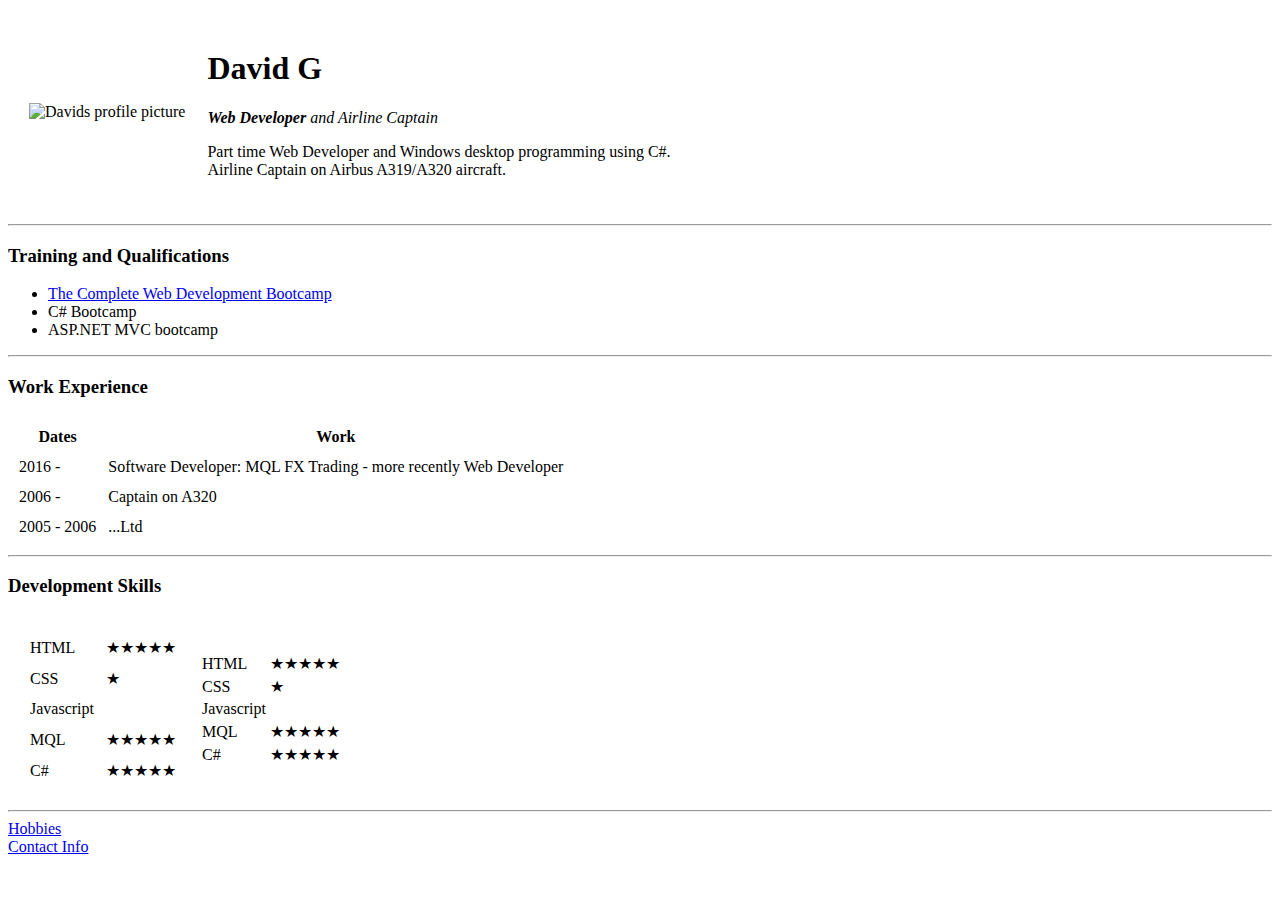
==== index.html @ 1da95313 "Add initial cv website files" ====
<!DOCTYPE html>
<html lang="en" dir="ltr">

<head>
  <meta charset="utf-8">
  <title>David's Personal Website</title>
</head>

<body>

  <table cellspacing="20">
    <tr>
      <td><img src="" alt="Davids profile picture"></td>
      <td>  <h1>David G</h1>
        <p><em><strong>Web Developer</strong> and Airline Captain</em></p>
        <p>Part time Web Developer and Windows desktop programming using C#. <br>
          Airline Captain on Airbus A319/A320 aircraft.</p>
      </td>
    </tr>
  </table>

  
  <hr size="2">
  <h3>Training and Qualifications</h3>
  <ul>
    <li><a href="https://www.udemy.com/course/the-complete-web-development-bootcamp/">The Complete Web Development Bootcamp</a></li>
    <li>C# Bootcamp</li>
    <li>ASP.NET MVC bootcamp</li>
  </ul>

  <hr size="2">
  <h3>Work Experience</h3>
  <table border="0" cellspacing="10">
    <thead>
      <tr>
        <th>Dates</th>
        <th>Work</th>
      </tr>
    </thead>
    <tr>
      <td>2016 -</td>
      <td>Software Developer: MQL FX Trading - more recently Web Developer</td>
    </tr>
    <tr>
      <td>2006 - </td>
      <td>Captain on A320</td>
    </tr>
    <tr>
      <td>2005 - 2006</td>
      <td>...Ltd</td>
    </tr>
  </table>

  <hr size="2">
  <h3>Development Skills</h3>
  <table cellspacing="10">
    <tr>      <!-- 1 Row only-->

      <td>    <!-- 1st Column-->
        <table border="0" cellspacing="10">
          <tr>
            <td>HTML</td>
            <td>★★★★★</td>
      
          </tr>
          <tr>
            <td>CSS</td>
            <td>★</td>
          </tr>
          <tr>
            <td>Javascript</td>
            <td></td>
          </tr>
          <tr>
            <td>MQL</td>
            <td>★★★★★</td>
          </tr>
          <tr>
            <td>C#</td>
            <td>★★★★★</td>
          </tr>
        </table>
      </td>

      <td>    <!--2nd Column-->
        <table border="0">
          <tr>
            <td>HTML</td>
            <td>★★★★★</td>
      
          </tr>
          <tr>
            <td>CSS</td>
            <td>★</td>
          </tr>
          <tr>
            <td>Javascript</td>
            <td></td>
          </tr>
          <tr>
            <td>MQL</td>
            <td>★★★★★</td>
          </tr>
          <tr>
            <td>C#</td>
            <td>★★★★★</td>
          </tr>
        </table>        
      </td>
    </tr>

  </table>



  <hr>
  <a href="hobbies.html">Hobbies</a><br>
  <a href="contact.html">Contact Info</a>
</body>

</html>
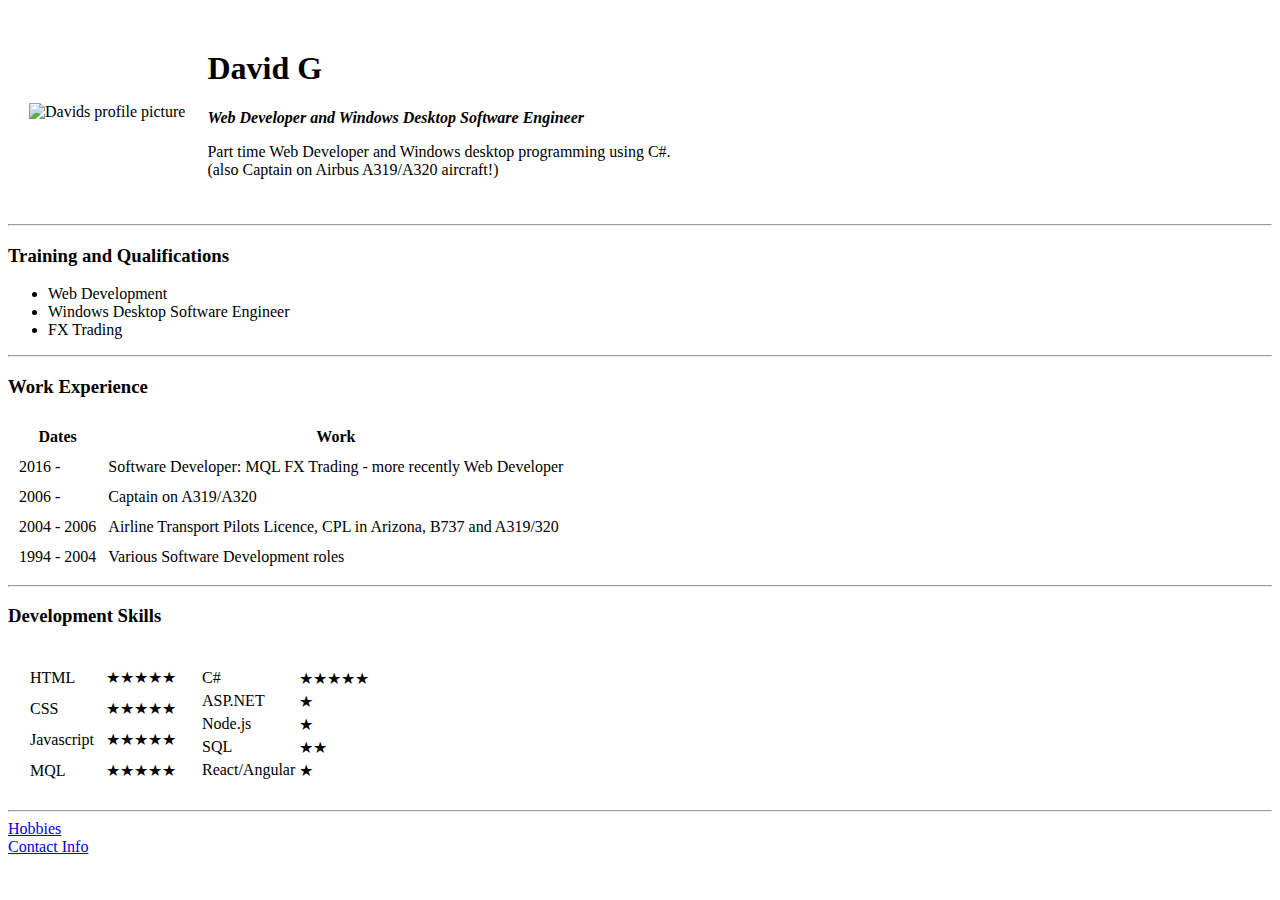
==== commit 5b087bd2: "Add files via upload" ====
--- a/index.html
+++ b/index.html
@@ -12,9 +12,9 @@
     <tr>
       <td><img src="" alt="Davids profile picture"></td>
       <td>  <h1>David G</h1>
-        <p><em><strong>Web Developer</strong> and Airline Captain</em></p>
+        <p><em><strong>Web Developer and Windows Desktop Software Engineer</strong></em></p>
         <p>Part time Web Developer and Windows desktop programming using C#. <br>
-          Airline Captain on Airbus A319/A320 aircraft.</p>
+          (also Captain on Airbus A319/A320 aircraft!)</p>
       </td>
     </tr>
   </table>
@@ -23,9 +23,9 @@
   <hr size="2">
   <h3>Training and Qualifications</h3>
   <ul>
-    <li><a href="https://www.udemy.com/course/the-complete-web-development-bootcamp/">The Complete Web Development Bootcamp</a></li>
-    <li>C# Bootcamp</li>
-    <li>ASP.NET MVC bootcamp</li>
+    <li>Web Development</a></li>
+    <li>Windows Desktop Software Engineer</li>
+    <li>FX Trading</li>
   </ul>
 
   <hr size="2">
@@ -43,11 +43,15 @@
     </tr>
     <tr>
       <td>2006 - </td>
-      <td>Captain on A320</td>
+      <td>Captain on A319/A320</td>
     </tr>
     <tr>
-      <td>2005 - 2006</td>
-      <td>...Ltd</td>
+      <td>2004 - 2006</td>
+      <td>Airline Transport Pilots Licence, CPL in Arizona, B737 and A319/320</td>
+    </tr>
+    <tr>
+      <td>1994 - 2004</td>
+      <td>Various Software Development roles</td>
     </tr>
   </table>
 
@@ -65,18 +69,14 @@
           </tr>
           <tr>
             <td>CSS</td>
-            <td>★</td>
+            <td>★★★★★</td>
           </tr>
           <tr>
             <td>Javascript</td>
-            <td></td>
+            <td>★★★★★</td>
           </tr>
           <tr>
             <td>MQL</td>
-            <td>★★★★★</td>
-          </tr>
-          <tr>
-            <td>C#</td>
             <td>★★★★★</td>
           </tr>
         </table>
@@ -85,25 +85,25 @@
       <td>    <!--2nd Column-->
         <table border="0">
           <tr>
-            <td>HTML</td>
+            <td>C#</td>
             <td>★★★★★</td>
+          </tr>
+          <tr>
+            <td>ASP.NET</td>
+            <td>★</td>
       
           </tr>
           <tr>
-            <td>CSS</td>
+            <td>Node.js</td>
             <td>★</td>
           </tr>
           <tr>
-            <td>Javascript</td>
-            <td></td>
+            <td>SQL</td>
+            <td>★★</td>
           </tr>
           <tr>
-            <td>MQL</td>
-            <td>★★★★★</td>
-          </tr>
-          <tr>
-            <td>C#</td>
-            <td>★★★★★</td>
+            <td>React/Angular</td>
+            <td>★</td>
           </tr>
         </table>        
       </td>
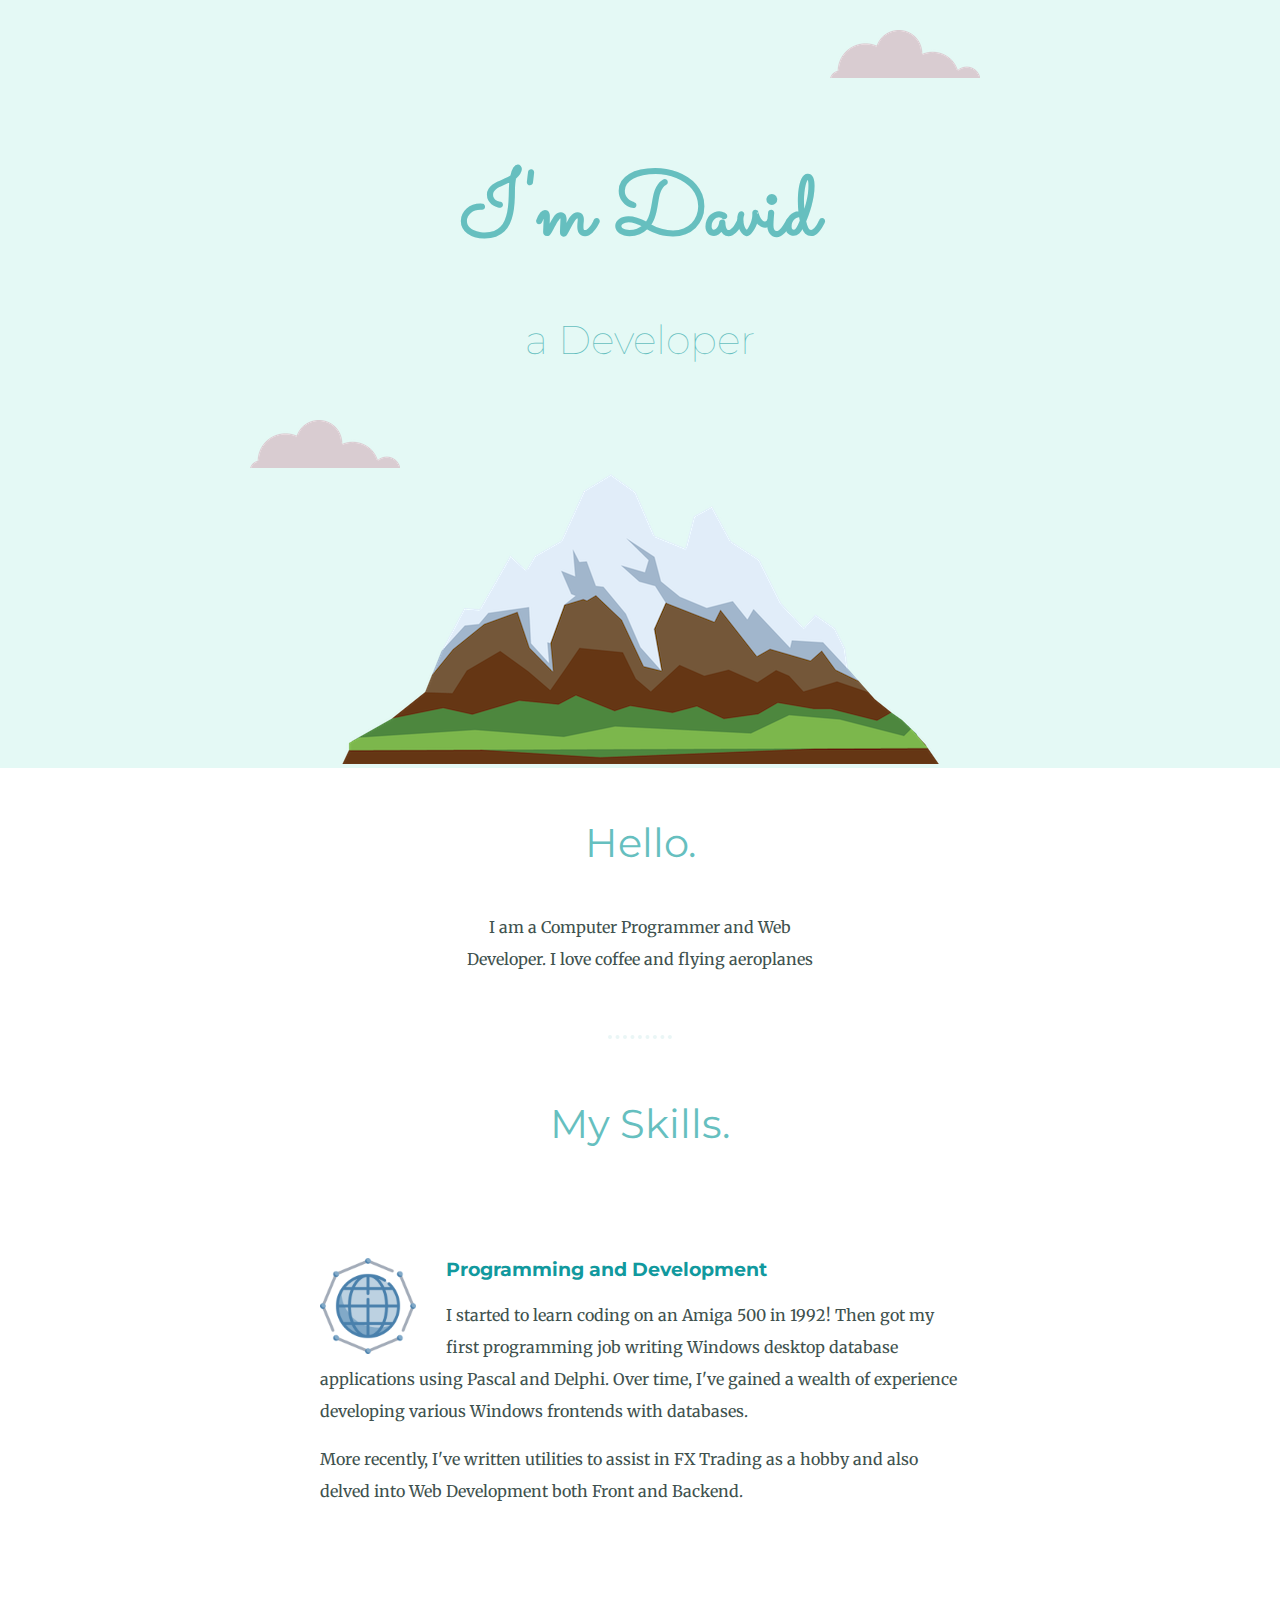
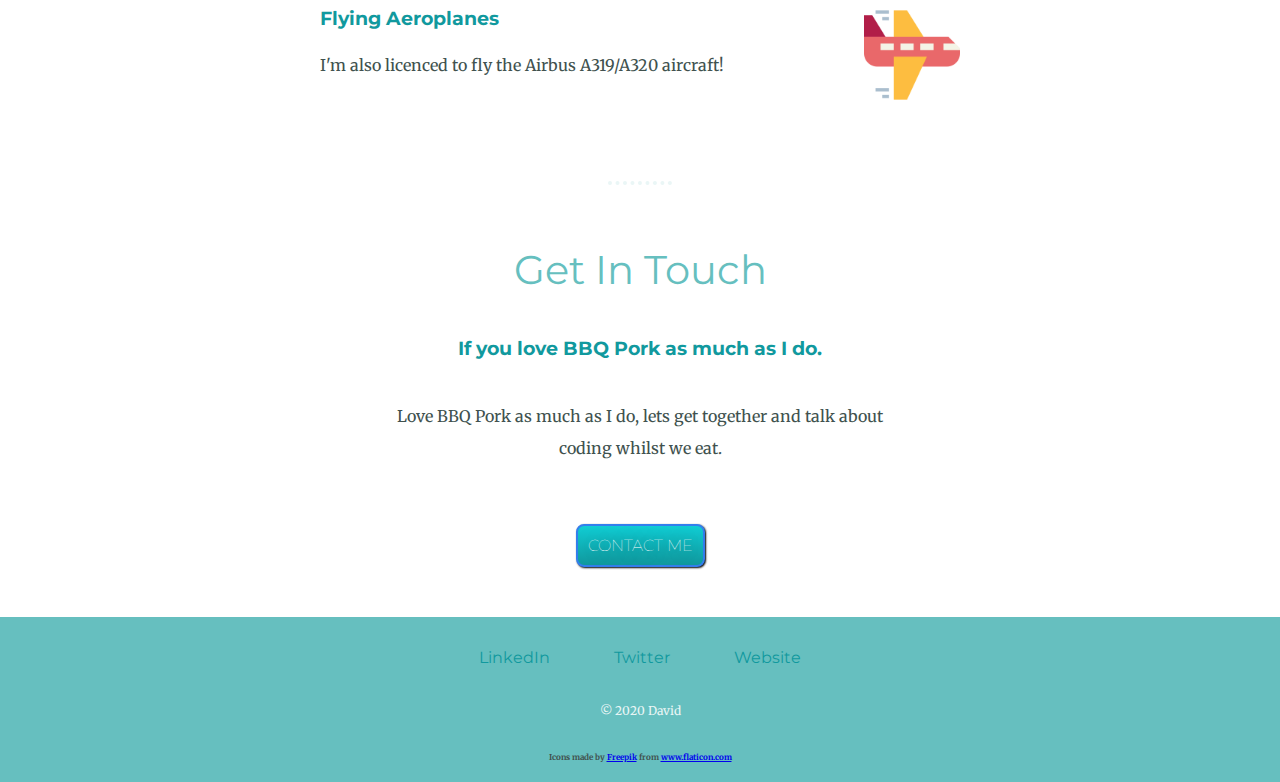
==== commit 57704d34: "Add files via upload" ====
--- a/index.html
+++ b/index.html
@@ -1,121 +1,77 @@
 <!DOCTYPE html>
-<html lang="en" dir="ltr">
+<html lang="en">
+<head>
+    <meta charset="UTF-8">
+    <meta name="viewport" content="width=device-width, initial-scale=1.0">
+    <title>David Guntrip</title>
+    <link rel="stylesheet" href="css/styles.css">
+    <link rel="shortcut icon" href="favicon.ico" type="image/x-icon">
 
-<head>
-  <meta charset="utf-8">
-  <title>David's Personal Website</title>
+    <!-- If you don't have the fonts installed, it will grab them from here -->
+    <link href="https://fonts.googleapis.com/css2?family=Merriweather&family=Montserrat&family=Sacramento&display=swap" rel="stylesheet">  
 </head>
 
 <body>
-
-  <table cellspacing="20">
-    <tr>
-      <td><img src="" alt="Davids profile picture"></td>
-      <td>  <h1>David G</h1>
-        <p><em><strong>Web Developer and Windows Desktop Software Engineer</strong></em></p>
-        <p>Part time Web Developer and Windows desktop programming using C#. <br>
-          (also Captain on Airbus A319/A320 aircraft!)</p>
-      </td>
-    </tr>
-  </table>
-
-  
-  <hr size="2">
-  <h3>Training and Qualifications</h3>
-  <ul>
-    <li>Web Development</a></li>
-    <li>Windows Desktop Software Engineer</li>
-    <li>FX Trading</li>
-  </ul>
-
-  <hr size="2">
-  <h3>Work Experience</h3>
-  <table border="0" cellspacing="10">
-    <thead>
-      <tr>
-        <th>Dates</th>
-        <th>Work</th>
-      </tr>
-    </thead>
-    <tr>
-      <td>2016 -</td>
-      <td>Software Developer: MQL FX Trading - more recently Web Developer</td>
-    </tr>
-    <tr>
-      <td>2006 - </td>
-      <td>Captain on A319/A320</td>
-    </tr>
-    <tr>
-      <td>2004 - 2006</td>
-      <td>Airline Transport Pilots Licence, CPL in Arizona, B737 and A319/320</td>
-    </tr>
-    <tr>
-      <td>1994 - 2004</td>
-      <td>Various Software Development roles</td>
-    </tr>
-  </table>
-
-  <hr size="2">
-  <h3>Development Skills</h3>
-  <table cellspacing="10">
-    <tr>      <!-- 1 Row only-->
-
-      <td>    <!-- 1st Column-->
-        <table border="0" cellspacing="10">
-          <tr>
-            <td>HTML</td>
-            <td>★★★★★</td>
-      
-          </tr>
-          <tr>
-            <td>CSS</td>
-            <td>★★★★★</td>
-          </tr>
-          <tr>
-            <td>Javascript</td>
-            <td>★★★★★</td>
-          </tr>
-          <tr>
-            <td>MQL</td>
-            <td>★★★★★</td>
-          </tr>
-        </table>
-      </td>
-
-      <td>    <!--2nd Column-->
-        <table border="0">
-          <tr>
-            <td>C#</td>
-            <td>★★★★★</td>
-          </tr>
-          <tr>
-            <td>ASP.NET</td>
-            <td>★</td>
-      
-          </tr>
-          <tr>
-            <td>Node.js</td>
-            <td>★</td>
-          </tr>
-          <tr>
-            <td>SQL</td>
-            <td>★★</td>
-          </tr>
-          <tr>
-            <td>React/Angular</td>
-            <td>★</td>
-          </tr>
-        </table>        
-      </td>
-    </tr>
-
-  </table>
+<div class="top-container">
+    <img class="top-cloud" src="images/cloud.png" alt="cloud-img">
+    <h1>I'm David</h1>
+    <h2><span class="h2-normal">a Developer</span></h2>
+    <img class="bottom-cloud" src="images/cloud.png" alt="cloud-img">
+    <img src="images/mountain.png" alt="mountain-img">
+</div>    
 
 
+  <div class="middle-container">
+    <div class="profile">
+      <h2>Hello.</h2>
+      <p class="intro">I am a Computer Programmer and Web Developer. I love coffee and flying aeroplanes</p>
+    </div>
+    <hr>
 
-  <hr>
-  <a href="hobbies.html">Hobbies</a><br>
-  <a href="contact.html">Contact Info</a>
+    <div class="skills">
+      <h2>My Skills.</h2>
+    
+      <div class="skill-row">       
+        <img class="skill-web-img" src="images/web-site.png" alt="skill-img">       <!--Get images from flaticon-->
+        <h3>Programming and Development</h3>
+        <p>I started to learn coding on an Amiga 500 in 1992! Then got my first programming job writing Windows desktop database applications using Pascal and 
+            Delphi. Over time, I've gained a wealth of experience developing various Windows frontends with databases. </p>
+        <p>More recently, I've written utilities to assist
+            in FX Trading as a hobby and also delved into Web Development both Front and Backend.</p>
+      </div>
+    
+      <div class="skill-row">
+        <img class="skill-plane-img" src="images/plane.png" alt="skill-img">       <!--Get images from flaticon-->
+        <h3>Flying Aeroplanes</h3>
+        <p class="wrap-below">I'm also licenced to fly the Airbus A319/A320 aircraft!</p>
+      </div>
+    </div>
+
+    <hr>
+    <div class="contact-me">
+      <h2>Get In Touch</h2>
+      <h3>If you love BBQ Pork as much as I do.</h3>
+      <p class="contact-msg">Love BBQ Pork as much as I do, lets get together and talk about coding whilst we eat.</p>
+      <a class="btn" href="mailto:name@email.com">CONTACT ME</a>
+    </div>
+  </div>
+  
+  
+  <div class="bottom-container">
+    <a class="footer-link" href="https://www.linkedin.com/">LinkedIn</a>
+    <a class="footer-link" href="https://twitter.com/">Twitter</a>
+    <a class="footer-link" href="https://www.appbrewery.co/">Website</a>
+    <p class="copyright">© 2020 David</p>
+
+    <div class="bottom-references">
+        <p><h6>Icons made by <a href="https://www.flaticon.com/authors/freepik" title="Freepik">Freepik</a> from <a href="https://www.flaticon.com/" title="Flaticon"> www.flaticon.com</a></h6></p>
+     </div>
+   
+   </div>
+  
+  
+
 </body>
 
 </html>
+
--- a/css/styles.css
+++ b/css/styles.css
@@ -0,0 +1,199 @@
+
+body{
+    color: #40514E;
+    margin: 0px;
+    text-align: center;
+    font-family: 'Merriweather', serif;
+}
+
+h1{
+    color: #66BFBF;
+    /* font-size: 562.5%;   100% = 16px, using % makes the size dynamic when the user changes the browser zoom       
+                            1em  = 16px   */
+    font-size: 5.625rem;   /* rem = Doesn't inherit and dynamic fontsize from perhaps a font-size in body{}, feature of CSS3  */                      
+    font-family: 'Sacramento', cursive;
+    margin: 50px auto 0 auto;
+}  
+
+h2{
+    color: #66BFBF;
+    font-family: 'Montserrat', sans-serif;
+    font-size: 2.5rem;   /* 40px  */                          
+    font-weight: normal;
+    /*margin:auto auto auto auto;    */
+    padding-bottom: 10px;
+  }
+
+h3{
+    color: #11999E;
+    font-family: 'Montserrat', sans-serif;
+}
+
+p{
+    line-height: 2;
+}
+
+hr{
+    border-style: dotted none none none;
+    border-color: #EAF6F6;
+    border-width: 4px;
+    height: 0px;
+    width:5%;
+    margin:60px auto;
+}
+
+
+/******************** Class *************************/
+
+/*.profile{
+    margin-bottom: 50px;
+}
+*/
+
+.intro{
+    margin: auto;    
+    width:30%;
+}
+
+.h2-normal{
+    margin-top: 0;
+    font-weight: lighter;
+}
+
+
+.top-container{
+    background-color: #E4F9F5;
+    position: relative;
+    padding-top: 100px;
+}
+
+.top-cloud{
+    position: absolute;  /* Now its taken out of the flow, so Mountain is centered */
+    right: 300px; 
+    top: 30px;
+}
+.bottom-cloud{
+    position: absolute;  /* Now its taken out of the flow, so Mountain is centered */
+    left: 250px;
+    bottom: 300px;
+}
+
+
+/* ---------------------------------------------------------- */
+
+.middle-container{
+    background-color: white;
+    margin: 50px 0;
+}
+
+
+.skill-row{
+    /*display: inline-block;*/
+    margin: 100px auto 100px auto;
+    width:50%;
+    text-align: left;
+
+}
+
+.skill-web-img{
+    /*transform: scale(0.75);*/
+    width:15%;                      /* 25% of parent .skill-row - which is 50% of the page width */
+    float: left;
+    margin-right: 30px;
+}
+
+
+.skill-plane-img{
+    /*transform: scale(0.15);*/
+    width:15%;
+    float: right;
+    margin-left:30px;
+}
+
+/*.wrap-below{
+    clear: right;
+}
+*/
+
+/* ---------------------------------------------------------- */
+
+.contact-me{
+    margin-bottom: 40px;
+    
+}
+
+.contact-msg{
+    margin: 40px auto 60px;    
+    width:40%;
+}
+
+
+.btn {
+    background: #11CDD4;
+    background-image: -webkit-linear-gradient(top, #11CDD4, #11999E);
+    background-image: -moz-linear-gradient(top, #11CDD4, #11999E);
+    background-image: -ms-linear-gradient(top, #11CDD4, #11999E);
+    background-image: -o-linear-gradient(top, #11CDD4, #11999E);
+    background-image: linear-gradient(to bottom, #11CDD4, #11999E);
+    -webkit-border-radius: 8px;
+    -moz-border-radius: 8px;
+    border-radius: 8px;
+    color: #FFFFFF;
+    font-family: 'Montserrat', sans-serif;
+    font-size: 16px;
+    font-weight: 100;
+    padding: 10px;
+    box-shadow: 1px 1px 2px 0px #000000;
+    -webkit-box-shadow: 1px 1px 2px 0px #000000;
+    -moz-box-shadow: 1px 1px 2px 0px #000000;
+    text-shadow: 1px 1px 20px #000000;
+    border: solid #337FED 2px;
+    text-decoration: none;
+    display: inline-block;
+    cursor: pointer;
+    text-align: center;
+}
+    
+.btn:hover {
+    border: solid #337FED 2px;
+    background: #30E3CB;
+    background-image: -webkit-linear-gradient(top, #30E3CB, #2BC4AD);
+    background-image: -moz-linear-gradient(top, #30E3CB, #2BC4AD);
+    background-image: -ms-linear-gradient(top, #30E3CB, #2BC4AD);
+    background-image: -o-linear-gradient(top, #30E3CB, #2BC4AD);
+    background-image: linear-gradient(to bottom, #30E3CB, #2BC4AD);
+    -webkit-border-radius: 8px;
+    -moz-border-radius: 8px;
+    border-radius: 8px;
+    text-decoration: none;
+}
+
+.bottom-container{
+    padding-top: 30px;
+    background-color: #66BFBF;  
+}
+
+.bottom-references{
+    background-color: #66BFBF;  
+    margin:0;   
+    font-size: 12px;   /* 40px  */    
+    padding-bottom: 1px;
+}
+
+.footer-link{               /* We could have achieved the same using the <a> tag */
+    color: #11999E;
+    margin: 10px 30px 10px 30px;
+    text-decoration: none;
+    font-family: 'Montserrat', sans-serif;
+}
+
+.footer-link:hover{
+    color:white;
+}
+
+.copyright{
+    color: #EAF6F6;
+    font-size: 0.75rem;
+    padding: 20px 0 10px 0;
+}
+
